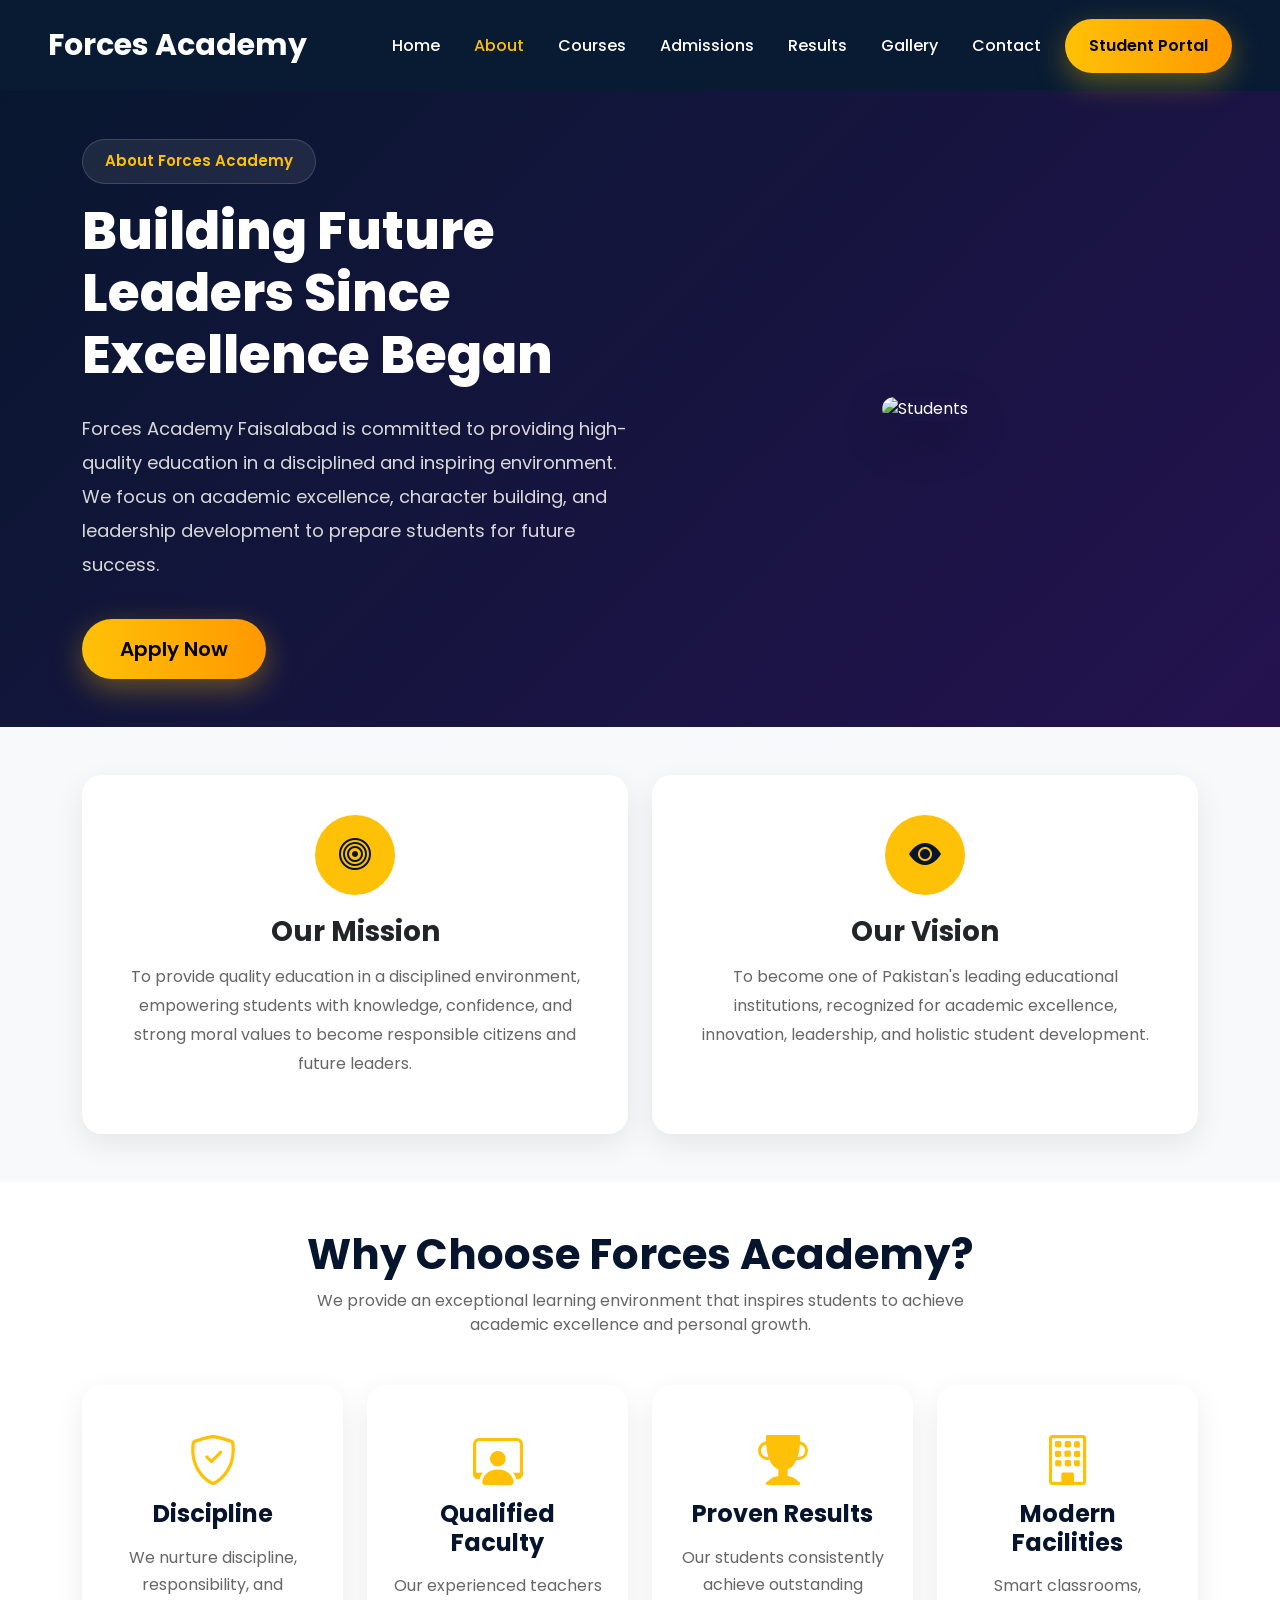
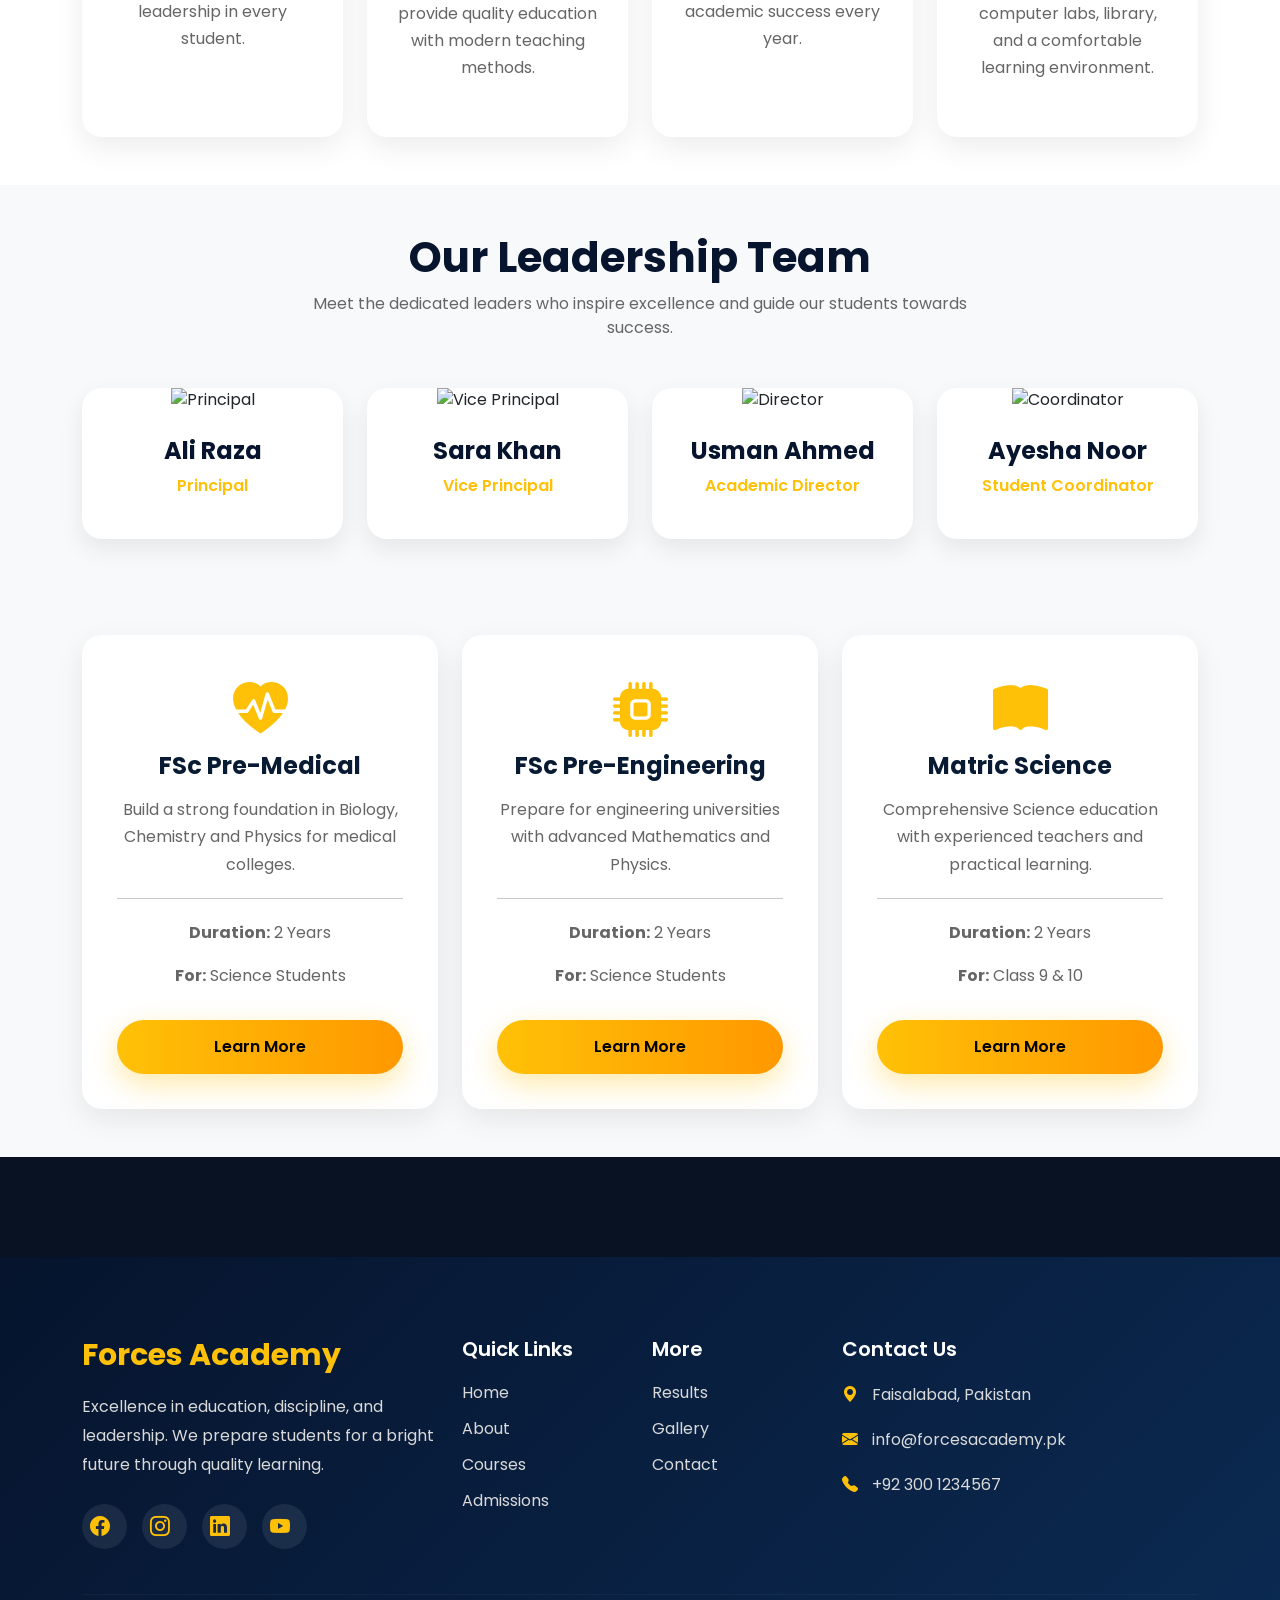
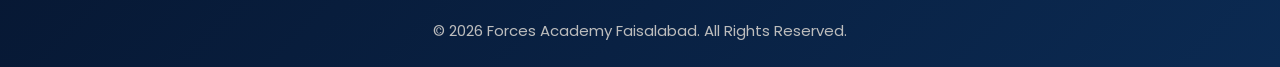
==== about.html @ 4c23fd20 "Completed Week 2: Home, About, Courses and Admissions pages" ====
<!DOCTYPE html>
<html lang="en">

<head>

    <meta charset="UTF-8">
    <meta name="viewport" content="width=device-width, initial-scale=1.0">

    <title>Forces Academy Faisalabad</title>

    <!-- Google Font -->
    <link rel="preconnect" href="https://fonts.googleapis.com">
    <link rel="preconnect" href="https://fonts.gstatic.com" crossorigin>

    <link href="https://fonts.googleapis.com/css2?family=Poppins:wght@300;400;500;600;700;800&display=swap"
        rel="stylesheet">

    <!-- Bootstrap -->
    <link href="https://cdn.jsdelivr.net/npm/bootstrap@5.3.8/dist/css/bootstrap.min.css" rel="stylesheet">

    <!-- CSS -->
    <link rel="stylesheet" href="https://cdn.jsdelivr.net/npm/bootstrap-icons@1.11.3/font/bootstrap-icons.min.css">
    <link rel="stylesheet" href="css/style.css">

</head>
<body>
     <nav class="navbar navbar-expand-lg navbar-dark sticky-top" id="mainNav" style="background:#081b33;">

       <div class="container-fluid px-5">

            <!-- Logo -->

            <a class="navbar-brand fw-bold" href="index.html">

                Forces Academy

            </a>

            <!-- Mobile Button -->

            <button class="navbar-toggler"
                type="button"
                data-bs-toggle="collapse"
                data-bs-target="#navbarMenu">

                <span class="navbar-toggler-icon"></span>

            </button>

            <!-- Menu -->

            <div class="collapse navbar-collapse" id="navbarMenu">

                <ul class="navbar-nav ms-auto align-items-lg-center">

                    <li class="nav-item">
                        <a class="nav-link " href="index.html">Home</a>
                    </li>

                    <li class="nav-item">
                        <a class="nav-link active" href="about.html">About</a>
                    </li>

                    <li class="nav-item">
                        <a class="nav-link" href="courses.html">Courses</a>
                    </li>

                    <li class="nav-item">
                        <a class="nav-link" href="admissions.html">Admissions</a>
                    </li>

                    <li class="nav-item">
                        <a class="nav-link" href="results.html">Results</a>
                    </li>

                    <li class="nav-item">
                        <a class="nav-link" href="gallery.html">Gallery</a>
                    </li>

                    <li class="nav-item">
                        <a class="nav-link" href="contact.html">Contact</a>
                    </li>

                    <li class="nav-item ms-lg-3">

                        <a href="#" class="btn btn-warning fw-semibold px-4">

                            Student Portal

                        </a>

                    </li>

                </ul>

            </div>

        </div>

    </nav>


<!-- About Hero -->

<section class="about-section py-5">

    <div class="container">

        <div class="row align-items-center">

            <div class="col-lg-6">

                <span class="section-tag">
                    About Forces Academy
                </span>

                <h2 class="about-title mt-3">
                    Building Future Leaders Since Excellence Began
                </h2>

                <p class="about-text">

                    Forces Academy Faisalabad is committed to providing
                    high-quality education in a disciplined and inspiring
                    environment. We focus on academic excellence, character
                    building, and leadership development to prepare students
                    for future success.

                </p>

                <a href="admissions.html" class="btn btn-warning btn-lg mt-3">
                    Apply Now
                </a>

            </div>

            <div class="col-lg-6 text-center">

                <img src="https://images.unsplash.com/photo-1522202176988-66273c2fd55f?auto=format&fit=crop&w=900&q=80"
     class="img-fluid rounded-4 shadow-lg about-img"
     alt="Students">
            </div>

        </div>

    </div>
</section>
    <!-- Mission & Vision -->

<section class="mission-vision py-5">

    <div class="container">

        <div class="row g-4">

            <!-- Mission -->

            <div class="col-md-6">

                <div class="mv-card">

                    <div class="mv-icon">
                        <i class="bi bi-bullseye"></i>
                    </div>

                    <h3>Our Mission</h3>

                    <p>
                        To provide quality education in a disciplined environment,
                        empowering students with knowledge, confidence, and strong
                        moral values to become responsible citizens and future leaders.
                    </p>

                </div>

            </div>

            <!-- Vision -->

            <div class="col-md-6">

                <div class="mv-card">

                    <div class="mv-icon">
                        <i class="bi bi-eye-fill"></i>
                    </div>

                    <h3>Our Vision</h3>

                    <p>
                        To become one of Pakistan's leading educational institutions,
                        recognized for academic excellence, innovation, leadership,
                        and holistic student development.
                    </p>

                </div>

            </div>

        </div>

    </div>

</section>
<!-- Why Choose Us -->

<section class="why-choose py-5">

    <div class="container">

        <div class="text-center mb-5">

            <h2 class="section-title">Why Choose Forces Academy?</h2>

            <p class="section-subtitle">
                We provide an exceptional learning environment that inspires
                students to achieve academic excellence and personal growth.
            </p>

        </div>

        <div class="row g-4">

            <!-- Card 1 -->
            <div class="col-lg-3 col-md-6">
                <div class="feature-card">
                    <i class="bi bi-shield-check"></i>
                    <h4>Discipline</h4>
                    <p>We nurture discipline, responsibility, and leadership in every student.</p>
                </div>
            </div>

            <!-- Card 2 -->
            <div class="col-lg-3 col-md-6">
                <div class="feature-card">
                    <i class="bi bi-person-workspace"></i>
                    <h4>Qualified Faculty</h4>
                    <p>Our experienced teachers provide quality education with modern teaching methods.</p>
                </div>
            </div>

            <!-- Card 3 -->
            <div class="col-lg-3 col-md-6">
                <div class="feature-card">
                    <i class="bi bi-trophy-fill"></i>
                    <h4>Proven Results</h4>
                    <p>Our students consistently achieve outstanding academic success every year.</p>
                </div>
            </div>

            <!-- Card 4 -->
            <div class="col-lg-3 col-md-6">
                <div class="feature-card">
                    <i class="bi bi-building"></i>
                    <h4>Modern Facilities</h4>
                    <p>Smart classrooms, computer labs, library, and a comfortable learning environment.</p>
                </div>
            </div>

        </div>

    </div>

</section>

<!-- Leadership Team -->

<section class="team-section py-5">

    <div class="container">

        <div class="text-center mb-5">

            <h2 class="section-title">Our Leadership Team</h2>

            <p class="section-subtitle">
                Meet the dedicated leaders who inspire excellence and guide our students towards success.
            </p>

        </div>

        <div class="row g-4">

            <!-- Member 1 -->
            <div class="col-lg-3 col-md-6">
                <div class="team-card">

                    <img src="https://randomuser.me/api/portraits/men/41.jpg"
                        class="img-fluid"
                        alt="Principal">

                    <div class="team-content">

                        <h4>Ali Raza</h4>

                        <p>Principal</p>

                    </div>

                </div>
            </div>

            <!-- Member 2 -->
            <div class="col-lg-3 col-md-6">
                <div class="team-card">

                    <img src="https://randomuser.me/api/portraits/women/44.jpg"
                        class="img-fluid"
                        alt="Vice Principal">

                    <div class="team-content">

                        <h4>Sara Khan</h4>

                        <p>Vice Principal</p>

                    </div>

                </div>
            </div>

            <!-- Member 3 -->
            <div class="col-lg-3 col-md-6">
                <div class="team-card">

                    <img src="https://randomuser.me/api/portraits/men/55.jpg"
                        class="img-fluid"
                        alt="Director">

                    <div class="team-content">

                        <h4>Usman Ahmed</h4>

                        <p>Academic Director</p>

                    </div>

                </div>
            </div>

            <!-- Member 4 -->
            <div class="col-lg-3 col-md-6">
                <div class="team-card">

                    <img src="https://randomuser.me/api/portraits/women/68.jpg"
                        class="img-fluid"
                        alt="Coordinator">

                    <div class="team-content">

                        <h4>Ayesha Noor</h4>

                        <p>Student Coordinator</p>

                    </div>

                </div>
            </div>

        </div>

    </div>

</section>

<!-- Courses Grid -->

<section class="courses-section py-5">

    <div class="container">

        <div class="row g-4">

            <!-- Card 1 -->

            <div class="col-lg-4 col-md-6">

                <div class="course-card">

                    <i class="bi bi-heart-pulse-fill"></i>

                    <h4>FSc Pre-Medical</h4>

                    <p>
                        Build a strong foundation in Biology, Chemistry and Physics
                        for medical colleges.
                    </p>

                    <hr>

                    <p><strong>Duration:</strong> 2 Years</p>

                    <p><strong>For:</strong> Science Students</p>

                    <a href="#" class="btn btn-warning w-100">
                        Learn More
                    </a>

                </div>

            </div>

            <!-- Card 2 -->

            <div class="col-lg-4 col-md-6">

                <div class="course-card">

                    <i class="bi bi-cpu-fill"></i>

                    <h4>FSc Pre-Engineering</h4>

                    <p>
                        Prepare for engineering universities with advanced
                        Mathematics and Physics.
                    </p>

                    <hr>

                    <p><strong>Duration:</strong> 2 Years</p>

                    <p><strong>For:</strong> Science Students</p>

                    <a href="#" class="btn btn-warning w-100">
                        Learn More
                    </a>

                </div>

            </div>

            <!-- Card 3 -->

            <div class="col-lg-4 col-md-6">

                <div class="course-card">

                    <i class="bi bi-book-fill"></i>

                    <h4>Matric Science</h4>

                    <p>
                        Comprehensive Science education with experienced teachers
                        and practical learning.
                    </p>

                    <hr>

                    <p><strong>Duration:</strong> 2 Years</p>

                    <p><strong>For:</strong> Class 9 & 10</p>

                    <a href="#" class="btn btn-warning w-100">
                        Learn More
                    </a>

                </div>

            </div>

        </div>

    </div>

</section>

<footer class="footer-section">
    <div class="container">
        <div class="row gy-5">

            <!-- Academy Info -->
            <div class="col-lg-4">
                <h3 class="footer-logo">Forces Academy</h3>
                <p>
                    Excellence in education, discipline, and leadership.
                    We prepare students for a bright future through quality learning.
                </p>

                <div class="social-icons mt-4">
                    <a href="#"><i class="bi bi-facebook"></i></a>
                    <a href="#"><i class="bi bi-instagram"></i></a>
                    <a href="#"><i class="bi bi-linkedin"></i></a>
                    <a href="#"><i class="bi bi-youtube"></i></a>
                </div>
            </div>

            <!-- Quick Links -->
            <div class="col-lg-2">
                <h5>Quick Links</h5>

                <ul class="footer-links">
                    <li><a href="index.html">Home</a></li>
                    <li><a href="about.html">About</a></li>
                    <li><a href="courses.html">Courses</a></li>
                    <li><a href="admissions.html">Admissions</a></li>
                </ul>
            </div>

            <!-- More Links -->
            <div class="col-lg-2">
                <h5>More</h5>

                <ul class="footer-links">
                    <li><a href="results.html">Results</a></li>
                    <li><a href="gallery.html">Gallery</a></li>
                    <li><a href="contact.html">Contact</a></li>
                </ul>
            </div>

            <!-- Contact -->
            <div class="col-lg-4">
                <h5>Contact Us</h5>

                <p><i class="bi bi-geo-alt-fill"></i> Faisalabad, Pakistan</p>

                <p><i class="bi bi-envelope-fill"></i> info@forcesacademy.pk</p>

                <p><i class="bi bi-telephone-fill"></i> +92 300 1234567</p>
            </div>

        </div>

        <hr>

        <div class="text-center footer-bottom">
            © 2026 Forces Academy Faisalabad. All Rights Reserved.
        </div>

    </div>
</footer>



</body>
</html>
---- css/style.css ----
/* ===========================
   RESET
=========================== */

*{
    margin:0;
    padding:0;
    box-sizing:border-box;
}

html{
    scroll-behavior:smooth;
}

body{
    font-family:'Poppins',sans-serif;
    overflow-x:hidden;
    background:#081223;
}

/* ===========================
   NAVBAR
=========================== */



    #mainNav{
    background:transparent;
    padding:18px 0;
    transition:.4s ease;
    z-index:9999;
}

#mainNav.scrolled{
    background:#081b33 !important;
}



.navbar-brand{

    font-size:30px;

    font-weight:700;

    color:#fff !important;

}

.nav-link{

    color:#fff !important;

    margin-left:18px;

    font-weight:500;

    transition:.3s;

    position:relative;

}

.nav-link:hover{

    color:#FFC107 !important;

}

.nav-link.active{

    color:#FFC107 !important;

}

.nav-link::after{

    content:"";

    position:absolute;

    left:0;

    bottom:-6px;

    width:0;

    height:2px;

    background:#FFC107;

    transition:.3s;

}

.nav-link:hover::after{

    width:100%;

}

.btn-warning{

    background:linear-gradient(90deg,#FFC107,#ff9800);

    border:none;

    color:#000;

    border-radius:50px;

    padding:15px 38px;

    font-weight:600;

    box-shadow:0 10px 30px rgba(255,193,7,.35);

    transition:.3s;

}

.btn-warning:hover{

    transform:translateY(-4px);

}

.btn-warning:hover{

    transform:translateY(-3px);

    background:#ffd54f;

}

.btn-outline-light{

    border:1px solid rgba(255,255,255,.3);

    background:rgba(255,255,255,.08);

    backdrop-filter:blur(15px);

    border-radius:50px;

    padding:15px 38px;

}

.btn-outline-light:hover{

    transform:translateY(-3px);

}

.navbar-toggler{

    border:none;

}

.navbar-toggler:focus{

    box-shadow:none;

}
#mainNav.scrolled{
    background:#081b33 !important;
    box-shadow:0 5px 20px rgba(0,0,0,.15);
}
/* ===========================
   HERO
=========================== */

#hero{

    min-height:100vh;

    display:flex;

    align-items:center;

    justify-content:center;

    position:relative;

    overflow:hidden;

    background:
    radial-gradient(circle at center,
    rgba(125,76,255,.35),
    transparent 35%),

    linear-gradient(135deg,#081223,#20104d);
    margin-top:-92px;
padding-top:92px;

    min-height:100vh;
    padding-bottom:80px;

}

.hero-overlay{

    width:100%;

    padding-top:120px;

}

.hero-badge{

    display:inline-block;

    padding:12px 22px;

    color:#fff;

    border-radius:50px;

    background:rgba(255,255,255,.08);

    border:1px solid rgba(255,255,255,.15);

    backdrop-filter:blur(20px);

    margin-bottom:30px;

    box-shadow:0 0 30px rgba(255,255,255,.08);

}

.hero-title{

    color:#fff;

    font-size:78px;

    font-weight:800;

    line-height:1.1;

    margin-bottom:25px;

}

.hero-text{

    color:#d7d7d7;

    font-size:22px;

    max-width:700px;

    margin:auto;

    margin-bottom:40px;

}

.hero-buttons{

    display:flex;

    justify-content:center;

    gap:18px;

    flex-wrap:wrap;

}

/* Glow */

.hero-glow{

    position:absolute;

    width:700px;

    height:700px;

    background:#6c4cff;

    border-radius:50%;

    filter:blur(180px);

    opacity:.45;

    top:45%;

    left:50%;

    transform:translate(-50%,-50%);

}

/* Curve */


/* ===========================
   RESPONSIVE
=========================== */

@media(max-width:992px){

    #mainNav{

        background:#081223;

        padding:15px;

    }

    .navbar-collapse{

        margin-top:15px;

        text-align:center;

    }

    .nav-link{

        margin:10px 0;

    }

    .hero-title{

        font-size:55px;

    }

    .hero-text{

        font-size:18px;

    }

}

@media(max-width:576px){

    .hero-title{

    color:#fff;

    font-size:85px;

    font-weight:800;

    line-height:1.05;

    letter-spacing:-2px;

    margin-bottom:25px;

}

    .hero-text{

        font-size:16px;

    }

    .hero-buttons .btn{

        width:100%;

    }

}
/* Floating Glow */

#hero::before{

    content:"";

    position:absolute;

    width:250px;

    height:250px;

    border-radius:50%;

    background:#8b5cf6;

    filter:blur(120px);

    top:100px;

    left:-80px;

    opacity:.45;

}

#hero::after{

    content:"";

    position:absolute;

    width:250px;

    height:250px;

    border-radius:50%;

    background:#3b82f6;

    filter:blur(120px);

    bottom:50px;

    right:-80px;

    opacity:.35;

}
.floating{

    position:absolute;

    border-radius:50%;

    background:rgba(255,255,255,.06);

    backdrop-filter:blur(20px);

}

.one{

    width:70px;

    height:70px;

    top:180px;

    left:18%;

}

.two{

    width:110px;

    height:110px;

    right:14%;

    top:230px;

}

.three{

    width:45px;

    height:45px;

    bottom:180px;

    left:30%;

}
.navbar-nav{

align-items:center;

}

/*==========================
        FOOTER
===========================*/

.footer-section{
    background: linear-gradient(135deg,#06142d,#0b2a52);
    color:#fff;
    padding:80px 0 25px;
    margin-top:100px;
}

.footer-logo{
    font-size:30px;
    font-weight:700;
    color:#FFC107;
    margin-bottom:20px;
}

.footer-section p{
    color:#d9d9d9;
    line-height:1.8;
}

.footer-section h5{
    color:#fff;
    font-weight:600;
    margin-bottom:20px;
}

.footer-links{
    list-style:none;
    padding:0;
}

.footer-links li{
    margin-bottom:12px;
}

.footer-links a{
    text-decoration:none;
    color:#d9d9d9;
    transition:.3s;
}

.footer-links a:hover{
    color:#FFC107;
    padding-left:8px;
}

.social-icons{
    display:flex;
    gap:15px;
}

.social-icons a{
    width:45px;
    height:45px;
    background:rgba(255,255,255,.08);
    display:flex;
    justify-content:center;
    align-items:center;
    border-radius:50%;
    color:#fff;
    font-size:20px;
    transition:.4s;
}

.social-icons a:hover{
    background:#FFC107;
    color:#06142d;
    transform:translateY(-8px) rotate(360deg);
}

.footer-section hr{
    border-color:rgba(255,255,255,.15);
    margin:45px 0 25px;
}

.footer-bottom{
    color:#bdbdbd;
    font-size:15px;
}

.footer-section i{
    color:#FFC107;
    margin-right:10px;
}

/* ===========================
      ABOUT PAGE
=========================== */

.about-section{
    padding:100px 0;
    background:linear-gradient(135deg,#08172f,#24124f);
    color:#fff;
}

.section-tag{
    display:inline-block;
    background:rgba(255,255,255,.08);
    color:#FFC107;
    padding:10px 22px;
    border-radius:50px;
    font-size:15px;
    font-weight:600;
    border:1px solid rgba(255,255,255,.15);
}

.about-title{
    font-size:52px;
    font-weight:800;
    line-height:1.2;
    margin-bottom:25px;
}

.about-text{
    font-size:18px;
    color:#d9d9d9;
    line-height:1.9;
    margin-bottom:20px;
}

.about-img{
    border-radius:25px;
    transition:.4s;
}

.about-img:hover{
    transform:scale(1.03);
}

/*==========================
    Mission & Vision
===========================*/

.mission-vision{
    background:#f8f9fa;
    padding:80px 0;
}

.mv-card{
    background:#fff;
    padding:40px;
    border-radius:20px;
    text-align:center;
    box-shadow:0 10px 30px rgba(0,0,0,.08);
    transition:.4s;
    height:100%;
}

.mv-card:hover{
    transform:translateY(-10px);
    box-shadow:0 20px 40px rgba(0,0,0,.15);
}

.mv-icon{
    width:80px;
    height:80px;
    background:#FFC107;
    color:#06142d;
    border-radius:50%;
    display:flex;
    align-items:center;
    justify-content:center;
    margin:0 auto 20px;
    font-size:32px;
}

.mv-card h3{
    font-weight:700;
    margin-bottom:15px;
}

.mv-card p{
    color:#666;
    line-height:1.8;
}
/*==========================
    Why Choose Us
===========================*/

.why-choose{
    padding:100px 0;
    background:#ffffff;
}

.section-title{
    font-size:42px;
    font-weight:700;
    color:#06142d;
}

.section-subtitle{
    color:#666;
    max-width:700px;
    margin:auto;
}

.feature-card{
    background:#fff;
    border-radius:20px;
    padding:40px 25px;
    text-align:center;
    transition:.4s;
    box-shadow:0 10px 30px rgba(0,0,0,.08);
    height:100%;
}

.feature-card:hover{
    transform:translateY(-10px);
    box-shadow:0 20px 40px rgba(0,0,0,.15);
}

.feature-card i{
    font-size:50px;
    color:#FFC107;
    margin-bottom:20px;
}

.feature-card h4{
    font-weight:700;
    margin-bottom:15px;
    color:#06142d;
}

.feature-card p{
    color:#666;
    line-height:1.7;
}

/*==========================
      Leadership Team
===========================*/

.team-section{
    background:#f8f9fa;
    padding:100px 0;
}

.team-card{
    background:#fff;
    border-radius:20px;
    overflow:hidden;
    transition:.4s;
    box-shadow:0 10px 25px rgba(0,0,0,.08);
    text-align:center;
}

.team-card:hover{
    transform:translateY(-10px);
    box-shadow:0 20px 40px rgba(0,0,0,.15);
}

.team-card img{
    width:100%;
    height:300px;
    object-fit:cover;
}

.team-content{
    padding:25px;
}

.team-content h4{
    color:#06142d;
    font-weight:700;
}

.team-content p{
    color:#FFC107;
    font-weight:600;
}
.stats-section{
    background:#081223;
    padding:80px 0;
}

.stat-box{
    color:white;
}

.stat-box h2{
    color:#FFC107;
    font-size:52px;
    font-weight:700;
}

.stat-box p{
    color:#d0d0d0;
    font-size:18px;
}
.home-features{

background:white;

padding:100px 0;

}

.home-features h2{

font-size:46px;

font-weight:700;

color:#081223;

margin-bottom:60px;

}

.home-card{

padding:40px;

border-radius:20px;

text-align:center;

box-shadow:0 10px 30px rgba(0,0,0,.08);

transition:.4s;

height:100%;

}

.home-card:hover{

transform:translateY(-12px);

}

.home-card i{

font-size:55px;

color:#FFC107;

margin-bottom:20px;

}

.home-card h4{

font-weight:700;

margin-bottom:15px;

}
.cta-section{

padding:100px 0;

background:linear-gradient(135deg,#081223,#25114f);

color:white;

text-align:center;

}

.cta-section h2{

font-size:48px;

font-weight:700;

margin-bottom:20px;

}

.cta-section p{

font-size:20px;

margin-bottom:30px;

color:#ddd;

}
/*=========================
      Courses Section
=========================*/

.courses-section{
    padding:100px 0;
    background:#f8f9fa;
}

.course-card{
    background:#fff;
    border-radius:20px;
    padding:35px;
    box-shadow:0 10px 30px rgba(0,0,0,.08);
    transition:.4s;
    height:100%;
}

.course-card:hover{
    transform:translateY(-10px);
    box-shadow:0 20px 40px rgba(0,0,0,.15);
}

.course-card i{
    font-size:50px;
    color:#FFC107;
    margin-bottom:20px;
}

.course-card h4{
    color:#081b33;
    font-weight:700;
    margin-bottom:15px;
}

.course-card p{
    color:#666;
}

.course-card ul{
    padding-left:18px;
    color:#555;
    margin-bottom:25px;
}

/*=========================
      Courses Page
=========================*/

.courses-section{
    padding:100px 0;
    background:#f8f9fa;
}

.course-card{
    background:#fff;
    border-radius:20px;
    padding:35px;
    text-align:center;
    box-shadow:0 10px 30px rgba(0,0,0,.08);
    transition:.4s;
    height:100%;
}

.course-card:hover{
    transform:translateY(-10px);
    box-shadow:0 20px 40px rgba(0,0,0,.15);
}

.course-card i{
    font-size:55px;
    color:#FFC107;
    margin-bottom:20px;
}

.course-card h4{
    color:#081b33;
    font-weight:700;
    margin-bottom:15px;
}

.course-card p{
    color:#666;
    line-height:1.7;
}

.course-card hr{
    margin:20px 0;
}

.course-card .btn{
    margin-top:15px;
}
/*==========================
      HOW TO APPLY
===========================*/

.list-group{
    border-radius:20px;
    overflow:hidden;
    box-shadow:0 10px 30px rgba(0,0,0,.08);
}

.list-group-item{
    border:none;
    padding:22px 25px;
    font-size:18px;
    font-weight:500;
    color:#081b33;
    transition:.3s;
    background:#fff;
}

.list-group-item:not(:last-child){
    border-bottom:1px solid #eee;
}

.list-group-item:hover{
    background:#081b33;
    color:#fff;
    transform:translateX(8px);
}

.list-group-numbered>.list-group-item::before{
    background:#FFC107;
    color:#081b33;
    font-weight:700;
    border-radius:50%;
    width:35px;
    height:35px;
    display:flex;
    align-items:center;
    justify-content:center;
    margin-right:15px;
}
/*==========================
   Eligibility Criteria
==========================*/

.eligibility-section{
    background:#ffffff;
    padding:100px 0;
}

.eligibility-card{
    background:#fff;
    border-radius:20px;
    padding:35px 25px;
    text-align:center;
    height:100%;
    box-shadow:0 10px 30px rgba(0,0,0,.08);
    transition:.4s;
}

.eligibility-card:hover{
    transform:translateY(-10px);
    box-shadow:0 20px 40px rgba(0,0,0,.15);
}

.eligibility-card i{
    font-size:55px;
    color:#FFC107;
    margin-bottom:20px;
}

.eligibility-card h4{
    color:#081b33;
    font-weight:700;
    margin-bottom:15px;
}

.eligibility-card p{
    color:#666;
    line-height:1.8;
}
/*==========================
   Required Documents
==========================*/

.documents-section{
    background:#f8f9fa;
    padding:100px 0;
}

.documents-list{
    border-radius:20px;
    overflow:hidden;
    box-shadow:0 10px 30px rgba(0,0,0,.08);
}

.documents-list .list-group-item{
    padding:22px 25px;
    font-size:18px;
    font-weight:500;
    display:flex;
    align-items:center;
    gap:15px;
    border:none;
    transition:.3s;
}

.documents-list .list-group-item:not(:last-child){
    border-bottom:1px solid #eee;
}

.documents-list .list-group-item i{
    color:#28a745;
    font-size:24px;
}

.documents-list .list-group-item:hover{
    background:#081b33;
    color:#fff;
    transform:translateX(8px);
}

.documents-list .list-group-item:hover i{
    color:#FFC107;
}
/*==========================
      Fee Structure
==========================*/

.fee-section{
    background:#ffffff;
    padding:100px 0;
}

.fee-table{
    border-radius:20px;
    overflow:hidden;
    box-shadow:0 10px 30px rgba(0,0,0,.08);
}

.fee-table thead{
    background:#081b33;
    color:#fff;
}

.fee-table th,
.fee-table td{
    padding:18px;
    text-align:center;
    vertical-align:middle;
}

.fee-table tbody tr:hover{
    background:#fff7e0;
    transition:.3s;
}
/*==========================
      Admission CTA
==========================*/

.cta-section{
    padding:100px 0;
    background:linear-gradient(135deg,#081223,#25114f);
    color:#fff;
    text-align:center;
}

.cta-section h2{
    font-size:48px;
    font-weight:700;
    margin-bottom:20px;
}

.cta-section p{
    font-size:20px;
    color:#ddd;
    max-width:700px;
    margin:0 auto 30px;
}
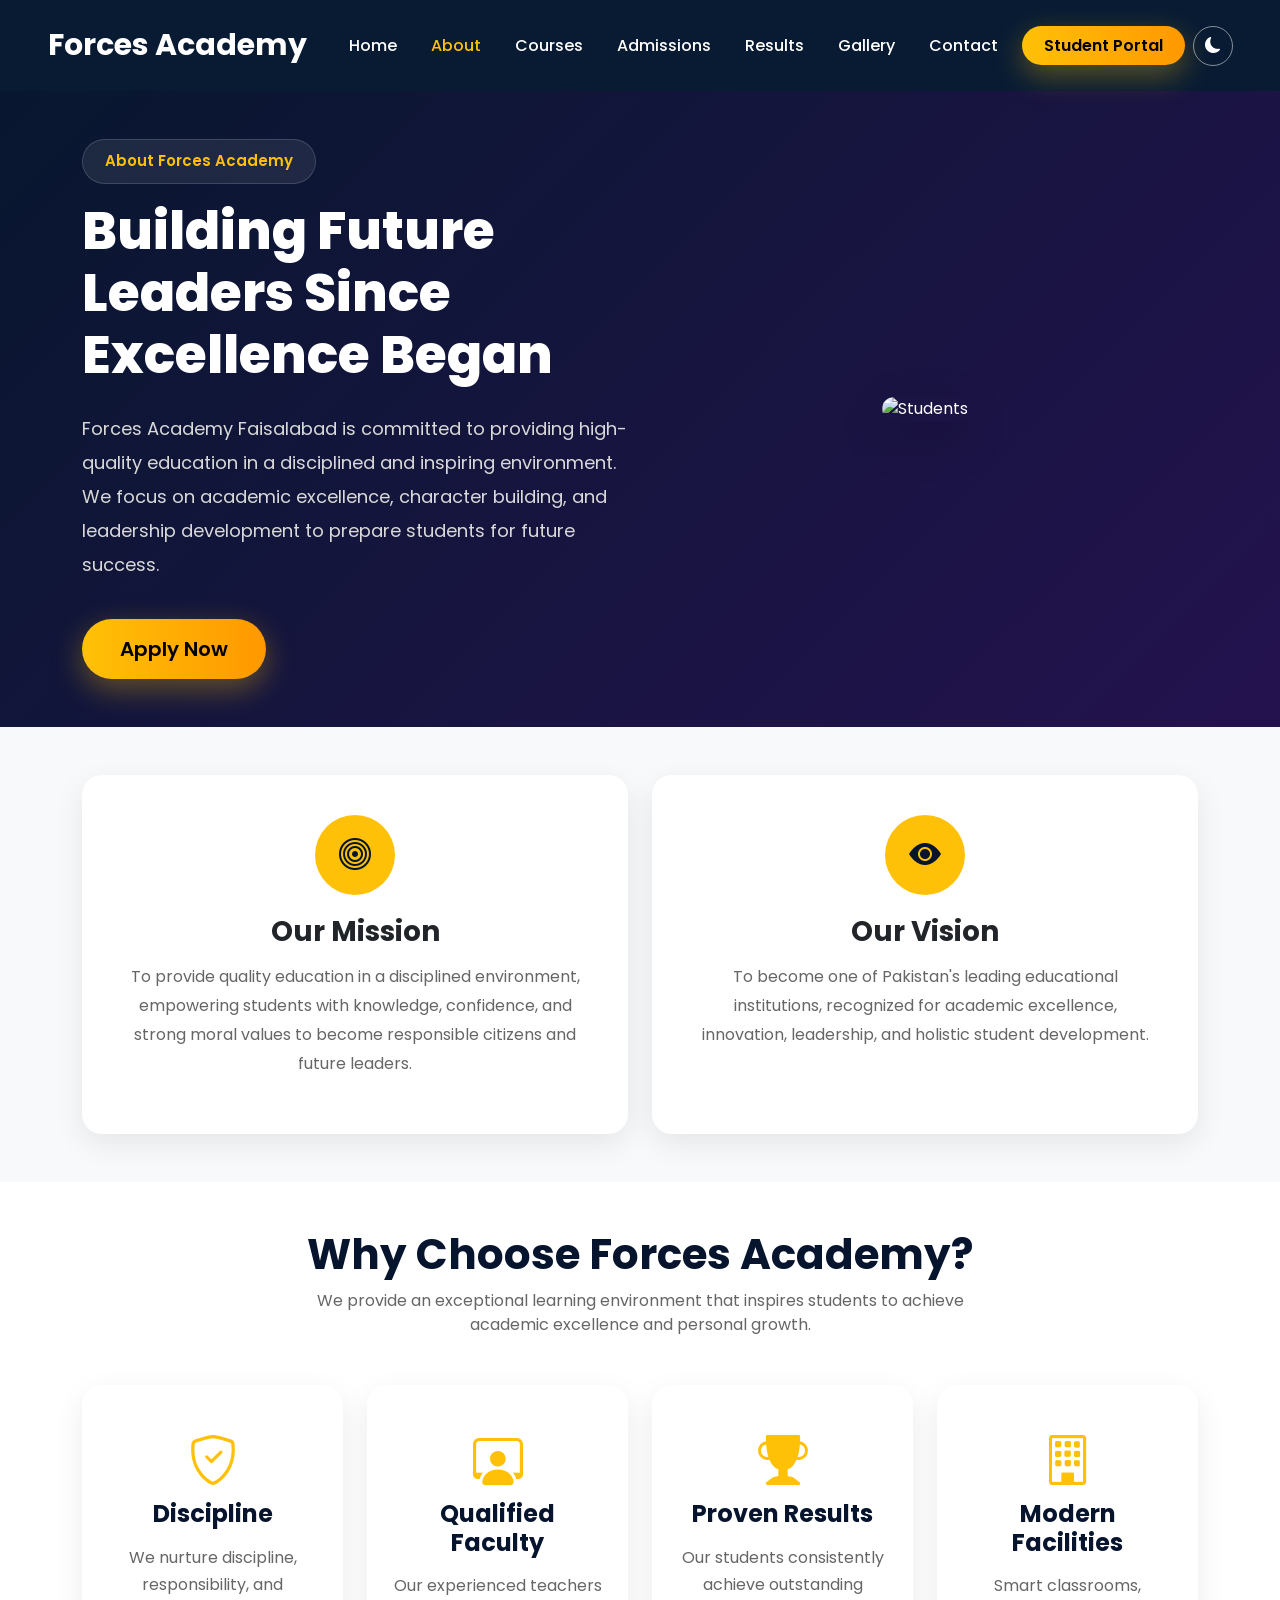
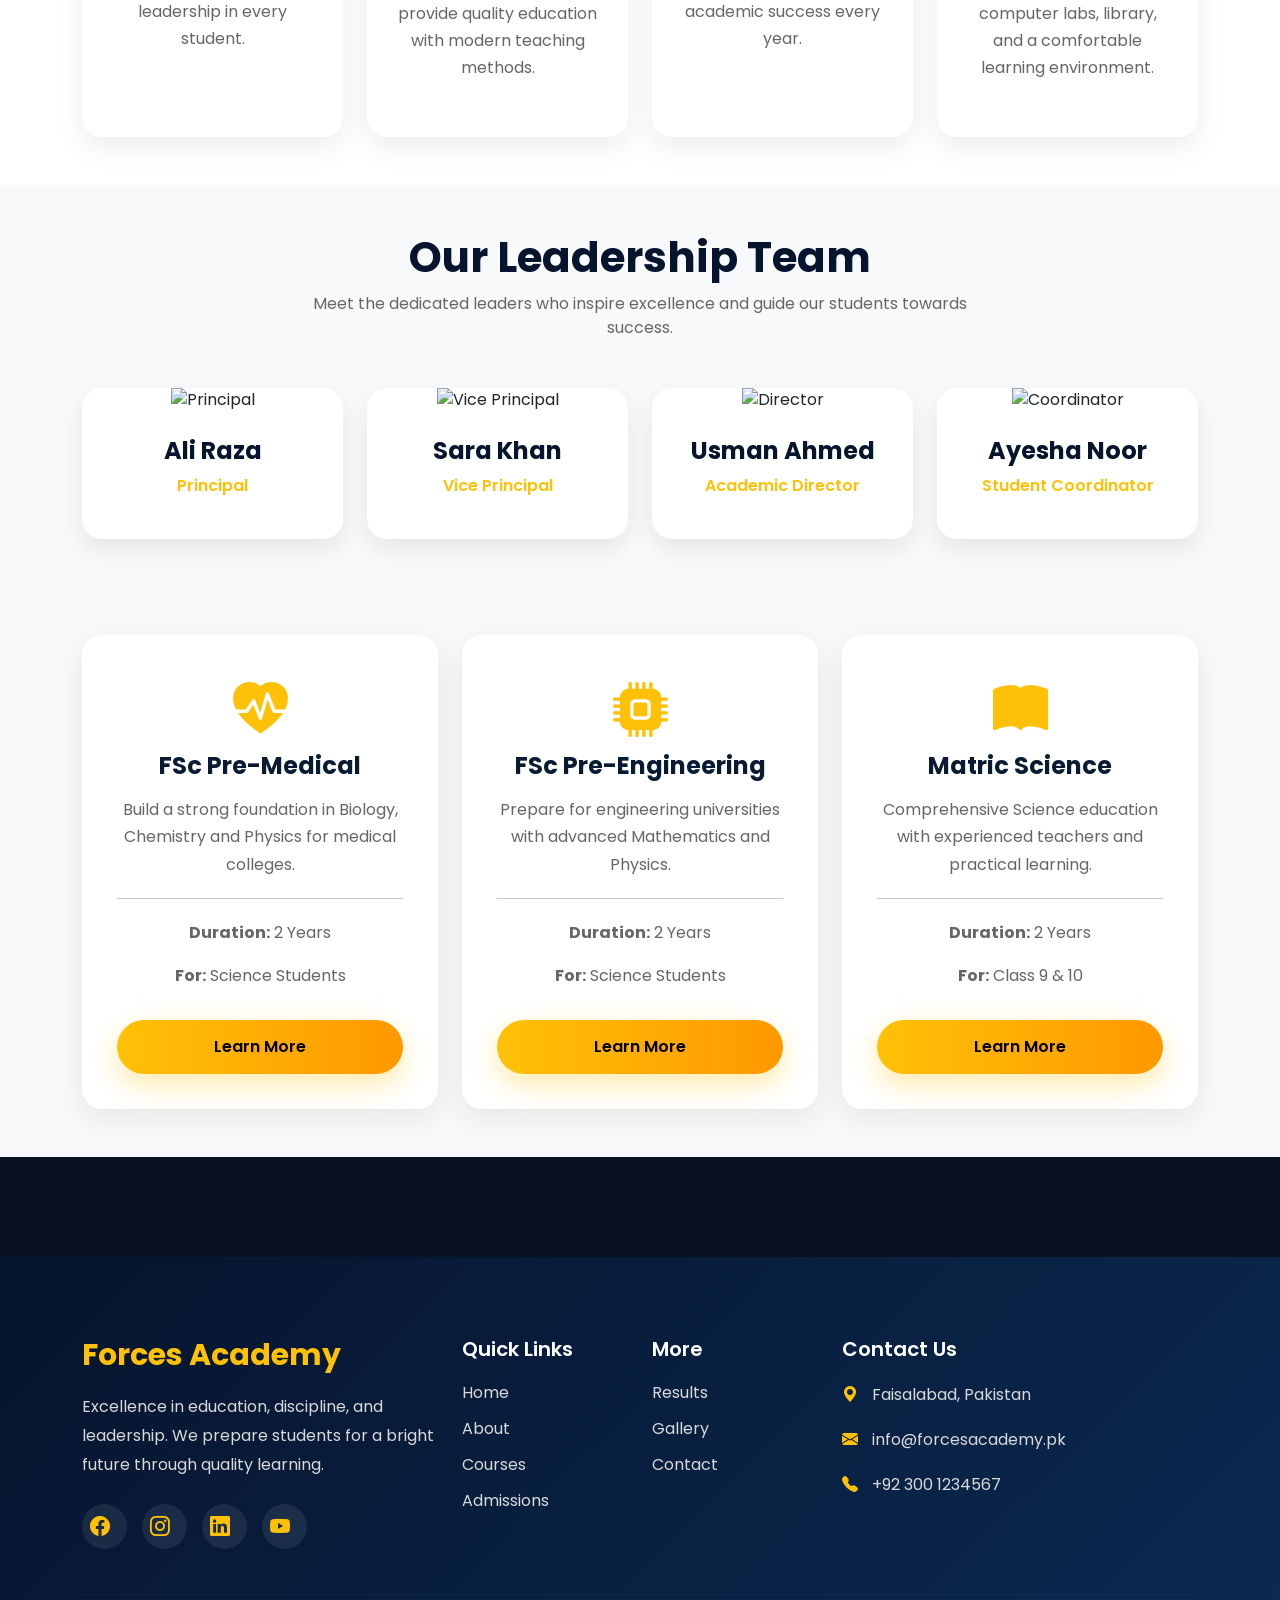
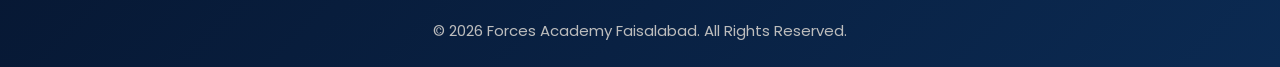
==== commit 2da1856b: "Week 6: Dark mode, animations, SEO and favicon" ====
--- a/about.html
+++ b/about.html
@@ -7,6 +7,20 @@
     <meta name="viewport" content="width=device-width, initial-scale=1.0">
 
     <title>Forces Academy Faisalabad</title>
+    <link rel="icon" type="image/png" href="favicon-new.png">
+    <!-- SEO Meta Tags -->
+
+<meta name="description"
+      content="Learn about Forces Academy Faisalabad, our mission, vision, leadership team, qualified faculty and commitment to quality education.">
+
+<meta name="keywords"
+      content="About Forces Academy, Forces Academy Faisalabad, academy mission, academy vision, education Faisalabad, qualified faculty">
+
+<meta property="og:title"
+      content="About Forces Academy Faisalabad">
+
+<meta property="og:description"
+      content="Learn about Forces Academy Faisalabad, our mission, vision, leadership and commitment to quality education.">
 
     <!-- Google Font -->
     <link rel="preconnect" href="https://fonts.googleapis.com">
@@ -82,14 +96,18 @@
                     </li>
 
                     <li class="nav-item ms-lg-3">
-
-                        <a href="#" class="btn btn-warning fw-semibold px-4">
-
-                            Student Portal
-
-                        </a>
-
-                    </li>
+    <a href="#" class="btn btn-warning fw-semibold portal-btn">
+    Student Portal
+</a>
+</li>
+                <li class="nav-item ms-lg-2">
+    <button id="themeToggle"
+            class="theme-toggle"
+            type="button"
+            aria-label="Toggle dark mode">
+        <i class="bi bi-moon-fill" id="themeIcon"></i>
+    </button>
+</li>
 
                 </ul>
 
@@ -102,7 +120,7 @@
 
 <!-- About Hero -->
 
-<section class="about-section py-5">
+<section class="about-section py-5 inner-hero">
 
     <div class="container">
 
@@ -528,7 +546,10 @@
 
     </div>
 </footer>
-
+<button id="backToTop" title="Back to Top">
+    <i class="bi bi-arrow-up"></i>
+</button>
+<script src="js/main.js"></script>
 
 
 </body>
--- a/css/style.css
+++ b/css/style.css
@@ -1,7 +1,9 @@
 /* ===========================
    RESET
 =========================== */
-
+html {
+    scroll-behavior: smooth;
+}
 *{
     margin:0;
     padding:0;
@@ -341,34 +343,34 @@
 
 }
 
-@media(max-width:576px){
+@media (max-width:576px){
+
+    .hero-overlay{
+        padding-top:80px;
+    }
 
     .hero-title{
-
-    color:#fff;
-
-    font-size:85px;
-
-    font-weight:800;
-
-    line-height:1.05;
-
-    letter-spacing:-2px;
-
-    margin-bottom:25px;
-
-}
+        font-size:48px;
+        line-height:1.2;
+        margin-bottom:20px;
+        word-break:break-word;
+    }
 
     .hero-text{
-
         font-size:16px;
-
+        line-height:1.7;
+        padding:0 10px;
     }
 
+    .hero-buttons{
+        
+        flex-direction:column;
+        align-items:center;
+        gap:15px;
+    }
+
     .hero-buttons .btn{
-
-        width:100%;
-
+        width:220px;
     }
 
 }
@@ -421,53 +423,45 @@
     opacity:.35;
 
 }
-.floating{
-
-    position:absolute;
-
-    border-radius:50%;
-
-    background:rgba(255,255,255,.06);
-
-    backdrop-filter:blur(20px);
-
-}
-
-.one{
-
-    width:70px;
-
-    height:70px;
-
-    top:180px;
-
-    left:18%;
-
-}
-
-.two{
-
-    width:110px;
-
-    height:110px;
-
-    right:14%;
-
-    top:230px;
-
-}
-
-.three{
-
-    width:45px;
-
-    height:45px;
-
-    bottom:180px;
-
-    left:30%;
-
-}
+/* Floating bubbles */
+.floating {
+    position: absolute;
+    border-radius: 50%;
+    background: rgba(255, 255, 255, 0.08);
+    pointer-events: none;
+    z-index: 1;
+}
+
+/* Left bubble */
+.floating.one {
+    width: 90px;
+    height: 90px;
+    left: 18%;
+    top: 28%;
+}
+
+/* Right bubble */
+.floating.two {
+    width: 140px;
+    height: 140px;
+    right: 15%;
+    top: 35%;
+}
+
+/* Small bottom/side bubble */
+.floating.three {
+    width: 55px;
+    height: 55px;
+    left: 30%;
+    bottom: 15%;
+}
+
+/* Keep hero content above bubbles */
+.hero-overlay {
+    position: relative;
+    z-index: 2;
+}
+
 .navbar-nav{
 
 align-items:center;
@@ -1128,4 +1122,1224 @@
     color:#ddd;
     max-width:700px;
     margin:0 auto 30px;
+}
+.results-hero{
+    padding:100px 0;
+    background:linear-gradient(135deg,#08172f,#24124f);
+    color:#fff;
+}
+/*==========================
+      Results Filter
+===========================*/
+
+.results-filter{
+    background:#f8f9fa;
+    padding:60px 0;
+}
+
+.results-filter .form-select{
+    height:58px;
+    border-radius:15px;
+    border:2px solid #e5e5e5;
+    transition:.3s;
+}
+
+.results-filter .form-select:focus{
+    border-color:#FFC107;
+    box-shadow:0 0 10px rgba(255,193,7,.3);
+}
+
+.results-filter .btn{
+    height:58px;
+    border-radius:15px;
+    font-weight:600;
+}
+/*==========================
+      Results Table
+===========================*/
+
+.results-table{
+    background:#ffffff;
+}
+
+.results-table table{
+    border-radius:15px;
+    overflow:hidden;
+    box-shadow:0 10px 30px rgba(0,0,0,.08);
+}
+
+.results-table thead{
+    background:#081b33;
+    color:#fff;
+}
+
+.results-table tbody tr:hover{
+    background:#fff8e1;
+    transition:.3s;
+}
+
+.results-table td,
+.results-table th{
+    padding:16px;
+    vertical-align:middle;
+}
+
+.results-hero .section-title{
+    color:#ffffff;
+    font-size:52px;
+    font-weight:800;
+}
+
+.results-hero .section-subtitle{
+    color:#d9d9d9;
+    font-size:18px;
+    max-width:700px;
+    margin:0 auto;
+}
+
+.results-hero .section-tag{
+    color:#FFC107;
+}
+.results-hero .section-title{
+    color:#fff;
+    text-shadow:0 5px 20px rgba(0,0,0,.35);
+}
+/*==========================
+      Gallery Hero
+===========================*/
+
+.gallery-hero{
+    padding:100px 0;
+    background:linear-gradient(135deg,#08172f,#24124f);
+    color:#fff;
+}
+
+.gallery-hero .section-title{
+    color:#fff;
+    font-size:52px;
+    font-weight:800;
+}
+
+.gallery-hero .section-subtitle{
+    color:#d9d9d9;
+    max-width:700px;
+    margin:auto;
+}
+/*==========================
+     Gallery Filter
+===========================*/
+
+.gallery-filter{
+    background:#fff;
+}
+
+.filter-btn{
+    margin:8px;
+    padding:12px 28px;
+    border-radius:50px;
+    font-weight:600;
+}
+/*==========================
+      Gallery Images
+===========================*/
+
+.gallery-section{
+    background:#f8f9fa;
+}
+
+.gallery-item img{
+    width:100%;
+    height:250px;
+    object-fit:cover;
+    transition:.4s;
+    cursor:pointer;
+}
+
+.gallery-item{
+    overflow:hidden;
+    border-radius:15px;
+}
+
+.gallery-item:hover img{
+    transform:scale(1.08);
+}
+
+/*==========================
+      Contact Hero
+===========================*/
+
+.contact-hero{
+    padding:100px 0;
+    background:linear-gradient(135deg,#08172f,#24124f);
+    color:#fff;
+}
+
+.contact-hero .section-title{
+    color:#fff;
+    font-size:52px;
+    font-weight:800;
+}
+
+.contact-hero .section-subtitle{
+    color:#d9d9d9;
+    max-width:700px;
+    margin:auto;
+}
+
+/*==========================
+      Contact Form
+===========================*/
+
+.contact-section{
+    background:#f8f9fa;
+}
+
+.contact-form{
+    background:#fff;
+    padding:40px;
+    border-radius:20px;
+    box-shadow:0 10px 30px rgba(0,0,0,.08);
+}
+
+.contact-form .form-control{
+    height:55px;
+    border-radius:12px;
+}
+
+.contact-form textarea.form-control{
+    height:auto;
+}
+/*==========================
+      Contact Info
+===========================*/
+
+.contact-info{
+    background:#fff;
+}
+
+.info-card{
+    background:#f8f9fa;
+    border-radius:20px;
+    padding:35px 20px;
+    text-align:center;
+    box-shadow:0 10px 25px rgba(0,0,0,.08);
+    transition:.3s;
+    height:100%;
+}
+
+.info-card:hover{
+    transform:translateY(-8px);
+}
+
+.info-card i{
+    font-size:45px;
+    color:#FFC107;
+    margin-bottom:15px;
+}
+
+.info-card h4{
+    font-weight:700;
+    color:#081b33;
+}
+/* ==========================
+      STATS SECTION
+========================== */
+
+.stats-section{
+    padding:80px 0;
+    background:#f8f9fa;
+}
+
+.stat-card{
+    background:#fff;
+    padding:35px 20px;
+    border-radius:20px;
+    box-shadow:0 10px 30px rgba(0,0,0,.08);
+    transition:.4s;
+    height:100%;
+}
+
+.stat-card:hover{
+    transform:translateY(-8px);
+    box-shadow:0 20px 40px rgba(0,0,0,.12);
+}
+
+.stat-card i{
+    font-size:42px;
+    color:#FFC107;
+    margin-bottom:15px;
+}
+
+.stat-card h2{
+    font-size:42px;
+    font-weight:800;
+    color:#081b33;
+    margin-bottom:8px;
+}
+
+.stat-card p{
+    color:#666;
+    font-size:16px;
+    margin:0;
+    font-weight:500;
+}
+/* ==========================
+   TESTIMONIALS
+========================== */
+
+.testimonials-section{
+    padding:100px 0;
+    background:#081b33;
+}
+
+.testimonials-section .section-title{
+    color:#fff;
+}
+
+.testimonials-section .section-subtitle{
+    color:#d9d9d9;
+}
+
+.testimonial-card{
+    max-width:750px;
+    margin:0 auto;
+    padding:45px 35px 65px;
+    text-align:center;
+    background:rgba(255,255,255,.08);
+    border:1px solid rgba(255,255,255,.12);
+    border-radius:25px;
+    backdrop-filter:blur(15px);
+}
+
+.testimonial-img{
+    width:100px;
+    height:100px;
+    object-fit:cover;
+    border-radius:50%;
+    border:4px solid #FFC107;
+    margin-bottom:25px;
+}
+
+.testimonial-quote{
+    color:#eee;
+    font-size:18px;
+    line-height:1.8;
+    max-width:600px;
+    margin:0 auto 20px;
+}
+
+.testimonial-card h4{
+    color:#fff;
+    font-weight:700;
+    margin-bottom:5px;
+}
+
+.testimonial-card span{
+    color:#FFC107;
+    font-weight:500;
+}
+
+.testimonials-section .carousel-control-prev,
+.testimonials-section .carousel-control-next{
+    width:8%;
+}
+
+.testimonials-section .carousel-indicators{
+    bottom:15px;
+}
+
+.testimonials-section .carousel-indicators button{
+    width:10px;
+    height:10px;
+    border-radius:50%;
+}
+/* ==========================
+   BACK TO TOP
+========================== */
+
+#backToTop {
+    position: fixed;
+    right: 25px;
+    bottom: 25px;
+    width: 50px;
+    height: 50px;
+    border: none;
+    border-radius: 50%;
+    background: #FFC107;
+    color: #081b33;
+    font-size: 20px;
+    font-weight: bold;
+
+    display: none;
+
+    align-items: center;
+    justify-content: center;
+
+    cursor: pointer;
+    z-index: 99999;
+}
+
+#backToTop:hover {
+    transform: translateY(-5px);
+}
+@media (max-width: 991px) {
+    .inner-hero .btn-warning {
+        margin-bottom: 30px;
+    }
+}
+@media (max-width: 768px) {
+
+    .floating.one {
+        width: 55px;
+        height: 55px;
+        left: 5%;
+        top: 20%;
+    }
+
+    .floating.two {
+        width: 75px;
+        height: 75px;
+        right: 5%;
+        top: 45%;
+    }
+
+    .floating.three {
+        width: 40px;
+        height: 40px;
+        left: 8%;
+        bottom: 12%;
+    }
+
+}
+
+/* =========================
+   DARK MODE - WEEK 6
+========================= */
+
+body.dark-mode {
+    background: #121212 !important;
+    color: #f5f5f5 !important;
+}
+
+/* Navbar */
+body.dark-mode #mainNav {
+    background: #111111 !important;
+}
+
+/* Hero */
+body.dark-mode #hero {
+    background: #121212 !important;
+}
+
+/* White sections */
+body.dark-mode .home-features,
+body.dark-mode .mission-vision,
+body.dark-mode .why-choose,
+body.dark-mode .team-section,
+body.dark-mode .courses-section,
+body.dark-mode .eligibility-section,
+body.dark-mode .documents-section,
+body.dark-mode .fee-section,
+body.dark-mode .results-filter,
+body.dark-mode .results-table,
+body.dark-mode .gallery-filter,
+body.dark-mode .gallery-section,
+body.dark-mode .contact-section,
+body.dark-mode .contact-info,
+body.dark-mode .stats-section {
+    background: #121212 !important;
+    color: #f5f5f5 !important;
+}
+
+/* Section headings */
+body.dark-mode .section-title,
+body.dark-mode .home-features h2 {
+    color: #ffffff !important;
+}
+
+/* Paragraphs */
+body.dark-mode p,
+body.dark-mode .section-subtitle {
+    color: #dddddd !important;
+}
+
+/* Cards */
+body.dark-mode .card,
+body.dark-mode .home-card,
+body.dark-mode .mv-card,
+body.dark-mode .feature-card,
+body.dark-mode .team-card,
+body.dark-mode .course-card,
+body.dark-mode .eligibility-card,
+body.dark-mode .stat-card,
+body.dark-mode .contact-form,
+body.dark-mode .info-card {
+    background: #1e1e1e !important;
+    color: #f5f5f5 !important;
+    border-color: #333 !important;
+}
+
+/* Card headings */
+body.dark-mode .home-card h4,
+body.dark-mode .mv-card h3,
+body.dark-mode .feature-card h4,
+body.dark-mode .team-content h4,
+body.dark-mode .course-card h4,
+body.dark-mode .eligibility-card h4,
+body.dark-mode .stat-card h2,
+body.dark-mode .info-card h4 {
+    color: #ffffff !important;
+}
+
+/* Card paragraphs */
+body.dark-mode .home-card p,
+body.dark-mode .mv-card p,
+body.dark-mode .feature-card p,
+body.dark-mode .course-card p,
+body.dark-mode .eligibility-card p,
+body.dark-mode .stat-card p {
+    color: #dddddd !important;
+}
+
+/* List items */
+body.dark-mode .list-group-item {
+    background: #1e1e1e !important;
+    color: #f5f5f5 !important;
+    border-color: #333 !important;
+}
+
+/* Form fields */
+body.dark-mode .form-control,
+body.dark-mode .form-select {
+    background: #1e1e1e !important;
+    color: #ffffff !important;
+    border-color: #444 !important;
+}
+
+/* White Bootstrap backgrounds */
+body.dark-mode .bg-white {
+    background: #1e1e1e !important;
+}
+
+/* Dark text */
+body.dark-mode .text-dark {
+    color: #f5f5f5 !important;
+}
+
+/* Keep yellow buttons */
+body.dark-mode .btn-warning {
+    color: #111111 !important;
+}
+
+/* Icons */
+body.dark-mode .home-card i,
+body.dark-mode .course-card i,
+body.dark-mode .feature-card i,
+body.dark-mode .eligibility-card i,
+body.dark-mode .stat-card i,
+body.dark-mode .info-card i {
+    color: #ffc107 !important;
+}
+
+/* Footer stays dark */
+body.dark-mode .footer-section {
+    background: #080808 !important;
+}
+
+
+.theme-toggle {
+    width: 40px;
+    height: 40px;
+    padding: 0;
+    border: 1px solid rgba(255,255,255,0.5);
+    border-radius: 50%;
+    background: transparent;
+    color: white;
+
+    display: flex;
+    align-items: center;
+    justify-content: center;
+
+    cursor: pointer;
+    font-size: 16px;
+}
+
+.theme-toggle:hover {
+    background: rgba(255,255,255,0.15);
+}
+
+.portal-btn {
+    padding: 10px 22px !important;
+    font-size: 16px !important;
+    line-height: 1.2 !important;
+    border-radius: 30px;
+    white-space: nowrap;
+}
+
+
+
+/* =================================
+   DARK MODE - HERO FIX
+================================= */
+
+body.dark-mode #hero {
+    background: #121212 !important;
+}
+
+/* Purple glow remove */
+body.dark-mode .hero-glow {
+    background: transparent !important;
+    opacity: 0 !important;
+}
+
+/* Left & right floating glow remove */
+body.dark-mode #hero::before,
+body.dark-mode #hero::after {
+    background: transparent !important;
+    opacity: 0 !important;
+}
+
+/* Floating bubbles ko dark subtle rakho */
+body.dark-mode #hero .floating {
+    background: rgba(255, 255, 255, 0.04) !important;
+}
+
+/* Hero badge */
+body.dark-mode .hero-badge {
+    background: rgba(255, 255, 255, 0.05) !important;
+    border-color: rgba(255, 255, 255, 0.15) !important;
+}
+
+/* Hero text */
+body.dark-mode .hero-title {
+    color: #ffffff !important;
+}
+
+body.dark-mode .hero-text {
+    color: #d5d5d5 !important;
+}
+
+/* Learn More button */
+body.dark-mode .btn-outline-light {
+    background: rgba(255, 255, 255, 0.05) !important;
+    color: #ffffff !important;
+    border-color: rgba(255, 255, 255, 0.3) !important;
+}
+
+
+/* =====================================
+   DARK MODE - TESTIMONIAL + STATS + FOOTER
+===================================== */
+
+/* Testimonials */
+body.dark-mode .testimonials-section {
+    background: #121212 !important;
+    color: #f5f5f5 !important;
+}
+
+body.dark-mode .testimonials-section .section-title {
+    color: #ffffff !important;
+}
+
+body.dark-mode .testimonials-section .section-subtitle {
+    color: #cccccc !important;
+}
+
+body.dark-mode .testimonial-card {
+    background: #1e1e1e !important;
+    border: 1px solid #333 !important;
+    color: #f5f5f5 !important;
+}
+
+body.dark-mode .testimonial-quote {
+    color: #dddddd !important;
+}
+
+body.dark-mode .testimonial-card h4 {
+    color: #ffffff !important;
+}
+
+body.dark-mode .testimonial-card span {
+    color: #ffc107 !important;
+}
+
+
+/* =====================================
+   STATS SECTION ABOVE FOOTER
+===================================== */
+
+body.dark-mode .stats-section {
+    background: #121212 !important;
+    color: #f5f5f5 !important;
+}
+
+body.dark-mode .stat-card {
+    background: #1e1e1e !important;
+    color: #f5f5f5 !important;
+    border: 1px solid #333 !important;
+}
+
+body.dark-mode .stat-card h2 {
+    color: #ffc107 !important;
+}
+
+body.dark-mode .stat-card p {
+    color: #cccccc !important;
+}
+
+body.dark-mode .stat-card i {
+    color: #ffc107 !important;
+}
+
+
+/* Agar old stat-box wala section bhi use ho raha hai */
+body.dark-mode .stat-box {
+    color: #f5f5f5 !important;
+}
+
+body.dark-mode .stat-box h2 {
+    color: #ffc107 !important;
+}
+
+body.dark-mode .stat-box p {
+    color: #cccccc !important;
+}
+
+
+/* =====================================
+   FOOTER
+===================================== */
+
+body.dark-mode .footer-section {
+    background: #0d0d0d !important;
+    color: #f5f5f5 !important;
+}
+
+body.dark-mode .footer-section p {
+    color: #cccccc !important;
+}
+
+body.dark-mode .footer-section h5 {
+    color: #ffffff !important;
+}
+
+body.dark-mode .footer-logo {
+    color: #ffc107 !important;
+}
+
+body.dark-mode .footer-links a {
+    color: #cccccc !important;
+}
+
+body.dark-mode .footer-links a:hover {
+    color: #ffc107 !important;
+}
+
+body.dark-mode .social-icons a {
+    background: #1e1e1e !important;
+    color: #ffffff !important;
+}
+
+body.dark-mode .social-icons a:hover {
+    background: #ffc107 !important;
+    color: #111 !important;
+}
+
+body.dark-mode .footer-bottom {
+    color: #999999 !important;
+}
+
+body.dark-mode .footer-section i {
+    color: #ffc107 !important;
+}
+
+/* =========================
+   DARK MODE - CTA SECTION
+========================= */
+
+body.dark-mode .cta-section {
+    background: #121212 !important;
+    color: #f5f5f5 !important;
+}
+
+body.dark-mode .cta-section h2 {
+    color: #f5f5f5 !important;
+}
+
+body.dark-mode .cta-section p {
+    color: #d0d0d0 !important;
+}
+
+
+
+
+/* =========================
+   COMPLETE WEBSITE DARK MODE
+========================= */
+
+body.dark-mode {
+    background: #121212 !important;
+    color: #f5f5f5 !important;
+}
+
+/* Navbar */
+body.dark-mode #mainNav {
+    background: #111111 !important;
+}
+
+/* All common light sections */
+body.dark-mode .mission-vision,
+body.dark-mode .why-choose,
+body.dark-mode .team-section,
+body.dark-mode .home-features,
+body.dark-mode .courses-section,
+body.dark-mode .eligibility-section,
+body.dark-mode .documents-section,
+body.dark-mode .fee-section,
+body.dark-mode .results-filter,
+body.dark-mode .results-table,
+body.dark-mode .gallery-filter,
+body.dark-mode .gallery-section,
+body.dark-mode .contact-section,
+body.dark-mode .contact-info,
+body.dark-mode .stats-section {
+    background: #121212 !important;
+    color: #f5f5f5 !important;
+}
+
+/* White cards */
+body.dark-mode .mv-card,
+body.dark-mode .feature-card,
+body.dark-mode .team-card,
+body.dark-mode .home-card,
+body.dark-mode .course-card,
+body.dark-mode .eligibility-card,
+body.dark-mode .contact-form,
+body.dark-mode .info-card,
+body.dark-mode .stat-card,
+body.dark-mode .list-group-item,
+body.dark-mode .fee-table,
+body.dark-mode .results-table table {
+    background: #1e1e1e !important;
+    color: #f5f5f5 !important;
+}
+
+/* Headings */
+body.dark-mode h1,
+body.dark-mode h2,
+body.dark-mode h3,
+body.dark-mode h4,
+body.dark-mode h5,
+body.dark-mode h6 {
+    color: #f5f5f5 !important;
+}
+
+/* Normal paragraphs */
+body.dark-mode p {
+    color: #d6d6d6 !important;
+}
+
+/* Specific dark text */
+body.dark-mode .section-title,
+body.dark-mode .home-features h2,
+body.dark-mode .feature-card h4,
+body.dark-mode .mv-card h3,
+body.dark-mode .team-content h4,
+body.dark-mode .course-card h4,
+body.dark-mode .eligibility-card h4,
+body.dark-mode .info-card h4,
+body.dark-mode .stat-card h2 {
+    color: #f5f5f5 !important;
+}
+
+/* Lists */
+body.dark-mode .course-card ul,
+body.dark-mode .list-group-item {
+    color: #d6d6d6 !important;
+}
+
+/* Forms */
+body.dark-mode .form-control,
+body.dark-mode .form-select {
+    background: #1e1e1e !important;
+    color: #fff !important;
+    border-color: #444 !important;
+}
+
+/* Placeholder */
+body.dark-mode .form-control::placeholder {
+    color: #aaa !important;
+}
+
+/* Tables */
+body.dark-mode table {
+    color: #f5f5f5 !important;
+}
+
+body.dark-mode .fee-table tbody tr:hover,
+body.dark-mode .results-table tbody tr:hover {
+    background: #2a2a2a !important;
+}
+
+/* Images/cards border */
+body.dark-mode .card,
+body.dark-mode .mv-card,
+body.dark-mode .feature-card,
+body.dark-mode .team-card,
+body.dark-mode .course-card,
+body.dark-mode .stat-card {
+    border-color: #333 !important;
+}
+
+/* Links */
+body.dark-mode a {
+    color: #f5f5f5;
+}
+
+/* Yellow buttons stay yellow */
+body.dark-mode .btn-warning {
+    background: #ffc107 !important;
+    color: #111 !important;
+}
+
+/* Footer */
+body.dark-mode .footer-section {
+    background: #0b0b0b !important;
+}
+
+/* About Hero - Dark Mode */
+body.dark-mode .about-section {
+    background: #121212 !important;
+    color: #f5f5f5 !important;
+}
+
+body.dark-mode .about-section .about-title,
+body.dark-mode .about-section .about-text {
+    color: #f5f5f5 !important;
+}
+
+/* =========================
+   ADMISSIONS DARK MODE
+========================= */
+
+/* How to Apply section */
+body.dark-mode .list-group {
+    background-color: #1e1e1e !important;
+}
+
+body.dark-mode .list-group-item {
+    background-color: #1e1e1e !important;
+    color: #f5f5f5 !important;
+    border-color: #333 !important;
+}
+
+/* Fee Structure section */
+body.dark-mode .fee-section {
+    background-color: #121212 !important;
+    color: #f5f5f5 !important;
+}
+
+body.dark-mode .fee-section .section-title,
+body.dark-mode .fee-section .section-subtitle {
+    color: #f5f5f5 !important;
+}
+
+body.dark-mode .fee-table {
+    background-color: #1e1e1e !important;
+    color: #f5f5f5 !important;
+}
+
+body.dark-mode .fee-table tbody,
+body.dark-mode .fee-table tr,
+body.dark-mode .fee-table td {
+    background-color: #1e1e1e !important;
+    color: #f5f5f5 !important;
+    border-color: #444 !important;
+}
+
+body.dark-mode .fee-table tbody tr:hover {
+    background-color: #292929 !important;
+}
+
+/* =========================
+   HOW TO APPLY DARK MODE
+========================= */
+
+body.dark-mode .admission-process {
+    background-color: #121212 !important;
+    color: #f5f5f5 !important;
+}
+
+body.dark-mode .admission-process .section-title {
+    color: #f5f5f5 !important;
+}
+
+body.dark-mode .admission-process .section-subtitle {
+    color: #cccccc !important;
+}
+
+/* =========================
+   RESULTS DARK MODE
+========================= */
+
+/* Results Hero */
+body.dark-mode .results-hero {
+    background: #121212 !important;
+}
+
+/* Results Filter */
+body.dark-mode .results-filter {
+    background: #121212 !important;
+    color: #f5f5f5 !important;
+}
+
+body.dark-mode .results-filter .form-select {
+    background-color: #1e1e1e !important;
+    color: #f5f5f5 !important;
+    border-color: #444 !important;
+}
+
+body.dark-mode .results-filter .form-select option {
+    background-color: #1e1e1e;
+    color: #f5f5f5;
+}
+
+/* Results Table Section */
+body.dark-mode .results-table {
+    background: #121212 !important;
+    color: #f5f5f5 !important;
+}
+
+/* Table */
+body.dark-mode .results-table table {
+    color: #f5f5f5 !important;
+}
+
+body.dark-mode .results-table tbody tr,
+body.dark-mode .results-table tbody td {
+    background-color: #1e1e1e !important;
+    color: #f5f5f5 !important;
+    border-color: #444 !important;
+}
+
+body.dark-mode .results-table tbody tr:hover td {
+    background-color: #292929 !important;
+    color: #fff !important;
+}
+
+/* Table Heading */
+body.dark-mode .results-table thead {
+    background-color: #000 !important;
+}
+
+body.dark-mode .results-table th {
+    color: #fff !important;
+}
+
+/* Gallery Hero Dark Mode */
+.dark-mode .gallery-hero {
+    background: #111 !important;
+    color: #fff !important;
+}
+
+.dark-mode .gallery-hero .section-title,
+.dark-mode .gallery-hero .section-subtitle {
+    color: #fff !important;
+}
+
+/* Contact Hero Dark Mode */
+.dark-mode .contact-hero {
+    background: #111 !important;
+    color: #fff !important;
+}
+
+.dark-mode .contact-hero .section-title,
+.dark-mode .contact-hero .section-subtitle {
+    color: #fff !important;
+}
+
+/* ==========================
+   PAGE LOAD ANIMATIONS
+========================== */
+
+/* Hero Heading Fade In */
+
+.hero-title {
+    animation: heroFadeIn 1.2s ease-out;
+}
+
+@keyframes heroFadeIn {
+    from {
+        opacity: 0;
+        transform: translateY(20px);
+    }
+
+    to {
+        opacity: 1;
+        transform: translateY(0);
+    }
+}
+
+/* ==========================
+   STATS SCROLL ANIMATION
+========================== */
+
+.stat-card {
+    opacity: 0;
+    transform: translateY(40px);
+    transition: opacity 0.7s ease, transform 0.7s ease;
+}
+
+.stat-card.show {
+    opacity: 1;
+    transform: translateY(0);
+}
+
+/* ========================================
+   COURSE CARDS - ONE BY ONE ANIMATION
+======================================== */
+
+.row.g-4 > div:has(.course-card) .course-card {
+    opacity: 0;
+    animation: courseCardAppear 0.8s ease forwards;
+}
+
+
+/* Card 1 */
+.row.g-4 > div:nth-child(1) .course-card {
+    animation-delay: 0.3s;
+}
+
+
+/* Card 2 */
+.row.g-4 > div:nth-child(2) .course-card {
+    animation-delay: 1s;
+}
+
+
+/* Card 3 */
+.row.g-4 > div:nth-child(3) .course-card {
+    animation-delay: 1.7s;
+}
+
+
+/* Card 4 */
+.row.g-4 > div:nth-child(4) .course-card {
+    animation-delay: 2.4s;
+}
+
+
+/* Card 5 */
+.row.g-4 > div:nth-child(5) .course-card {
+    animation-delay: 3.1s;
+}
+
+
+/* Card 6 */
+.row.g-4 > div:nth-child(6) .course-card {
+    animation-delay: 3.8s;
+}
+
+
+/* ========================================
+   ANIMATION
+======================================== */
+
+@keyframes courseCardAppear {
+
+    from {
+        opacity: 0;
+        transform: translateY(35px);
+    }
+
+    to {
+        opacity: 1;
+        transform: translateY(0);
+    }
+
+}
+
+/* ========================================
+   HERO HEADING FADE-IN ANIMATION
+======================================== */
+
+.hero-title {
+    opacity: 0;
+    animation: heroFadeIn 1.5s ease forwards;
+}
+
+
+/* Hero heading animation */
+
+/* ========================================
+   HERO HEADING FADE-IN
+======================================== */
+
+.hero-title {
+    opacity: 0;
+    animation: heroFadeIn 3s ease-in-out forwards;
+}
+
+@keyframes heroFadeIn {
+
+    from {
+        opacity: 0;
+        transform: translateY(50px);
+    }
+
+    to {
+        opacity: 1;
+        transform: translateY(0);
+    }
+
+}
+
+/* ========================================
+   STATS CARDS - NOTICEABLE SLIDE UP
+======================================== */
+
+.stat-card {
+    opacity: 0;
+    transform: translateY(80px);
+}
+
+/* Jab screen par aaye */
+.stat-card.show {
+    animation: statsSlideUp 2s ease-in-out forwards;
+}
+
+
+/* One by one delay */
+
+.stat-card:nth-child(1).show {
+    animation-delay: 0s;
+}
+
+.stat-card:nth-child(2).show {
+    animation-delay: 0.7s;
+}
+
+.stat-card:nth-child(3).show {
+    animation-delay: 1.4s;
+}
+
+.stat-card:nth-child(4).show {
+    animation-delay: 2.1s;
+}
+
+
+/* Animation */
+
+@keyframes statsSlideUp {
+
+    from {
+        opacity: 0;
+        transform: translateY(80px);
+    }
+
+    to {
+        opacity: 1;
+        transform: translateY(0);
+    }
+
 }
